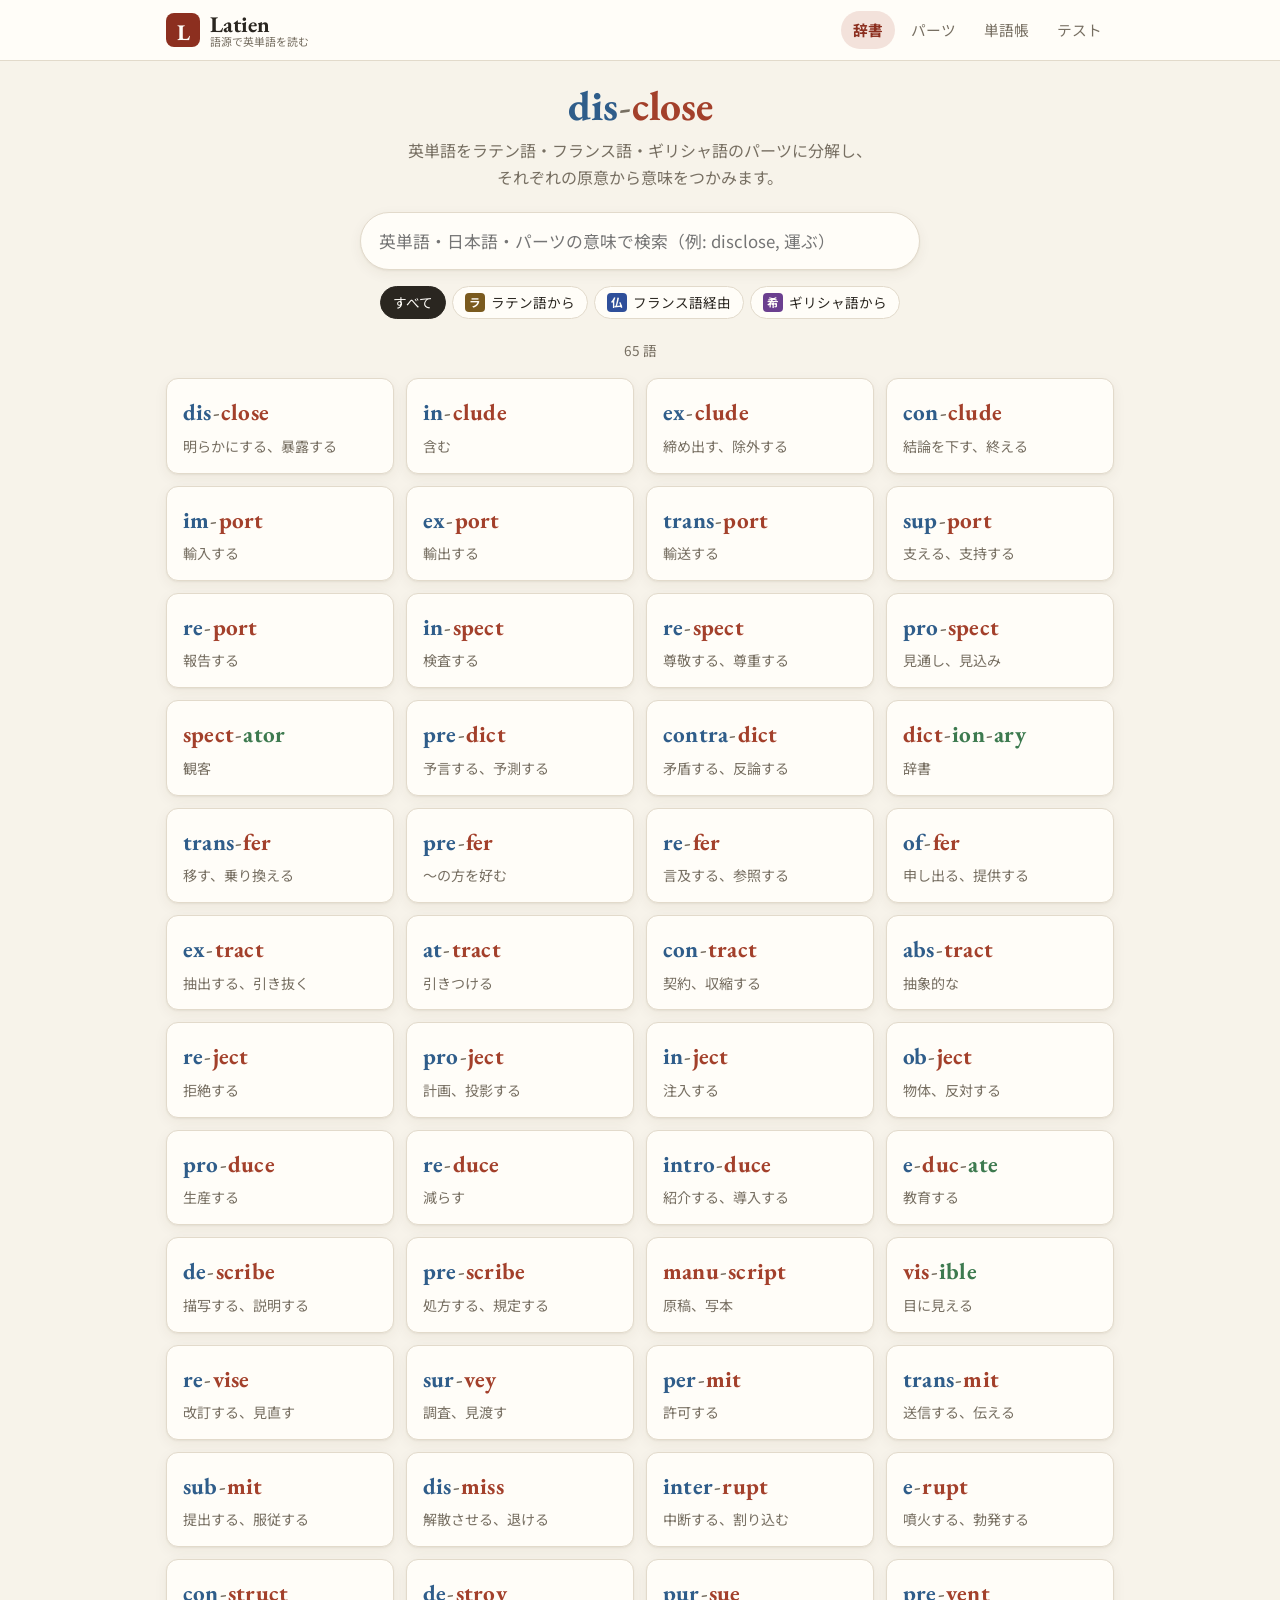
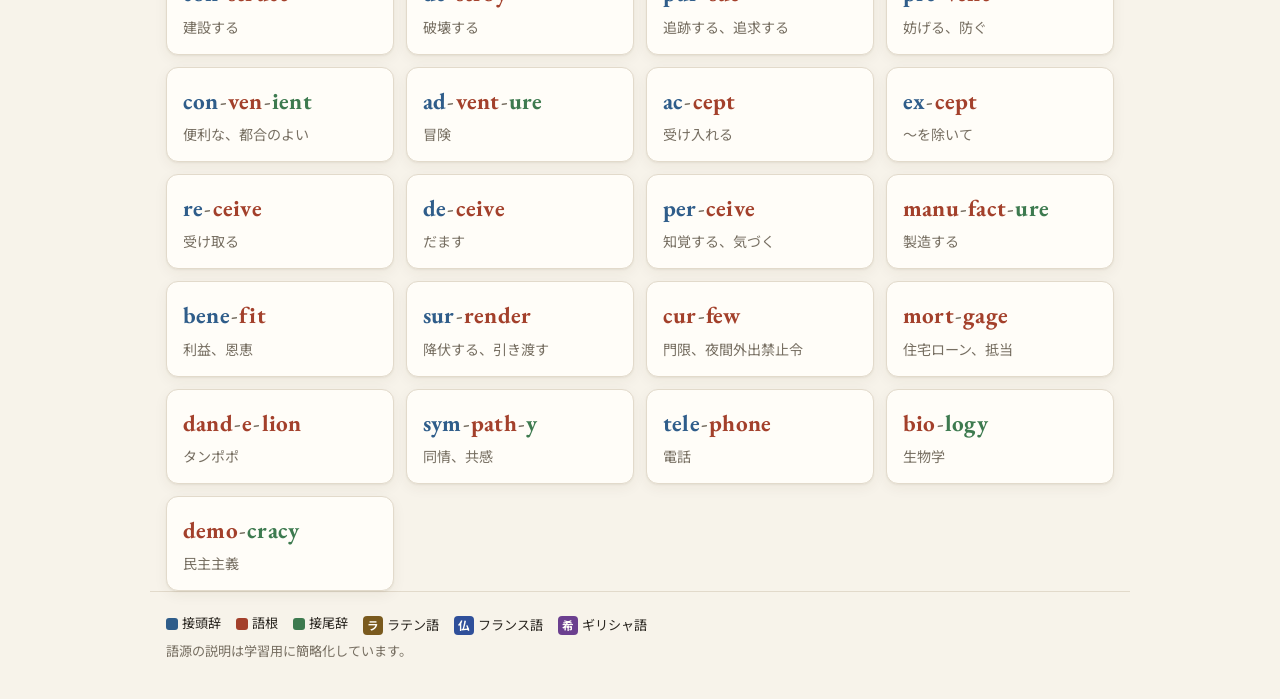
==== index.html @ cf8025cd "語源分解サイトを追加（辞書・パーツ・単語帳・テスト） Co-Authored-By: Claude Opus 5.5 <noreply@anthropic.com> Claude-Session: h" ====
<!doctype html>
<html lang="ja">
<head>
  <meta charset="utf-8">
  <meta name="viewport" content="width=device-width, initial-scale=1">
  <title>Latien 語源分解</title>
  <meta name="description" content="英単語をラテン語・フランス語・ギリシャ語のパーツに分解し、原意から意味を理解する学習サイト">
  <link rel="preconnect" href="https://fonts.googleapis.com">
  <link rel="preconnect" href="https://fonts.gstatic.com" crossorigin>
  <link href="https://fonts.googleapis.com/css2?family=EB+Garamond:ital,wght@0,500;0,700;1,500&family=Noto+Sans+JP:wght@400;500;700&display=swap" rel="stylesheet">
  <link rel="stylesheet" href="css/style.css">
</head>
<body>
  <header class="site-header">
    <div class="wrap header-inner">
      <a class="brand" href="#/">
        <span class="brand-mark">L</span>
        <span class="brand-text">Latien<small>語源で英単語を読む</small></span>
      </a>
      <nav class="nav" aria-label="メイン">
        <a href="#/" data-nav="home">辞書</a>
        <a href="#/parts" data-nav="parts">パーツ</a>
        <a href="#/cards" data-nav="cards">単語帳</a>
        <a href="#/test" data-nav="test">テスト</a>
      </nav>
    </div>
  </header>

  <main id="app" class="wrap" tabindex="-1"></main>

  <footer class="site-footer wrap">
    <p>
      <span class="legend"><i class="sw prefix"></i>接頭辞</span>
      <span class="legend"><i class="sw root"></i>語根</span>
      <span class="legend"><i class="sw suffix"></i>接尾辞</span>
      <span class="legend"><b class="lang la">ラ</b>ラテン語</span>
      <span class="legend"><b class="lang fr">仏</b>フランス語</span>
      <span class="legend"><b class="lang gr">希</b>ギリシャ語</span>
    </p>
    <p class="muted">語源の説明は学習用に簡略化しています。</p>
  </footer>

  <script src="js/data.js"></script>
  <script src="js/app.js"></script>
</body>
</html>
---- css/style.css ----
:root {
  --bg: #f7f3ea;
  --surface: #fffdf8;
  --surface-2: #f0ebdf;
  --text: #2a2620;
  --muted: #776f62;
  --border: #e2dacb;
  --accent: #8c2f1f;
  --accent-soft: #f3e2db;
  --prefix: #2f5d8a;
  --prefix-soft: #e1eaf4;
  --root: #a3402b;
  --root-soft: #f6e3dc;
  --suffix: #3d7a4f;
  --suffix-soft: #e0efe4;
  --la: #7a5a1e;
  --fr: #2f4f9a;
  --gr: #6b3f8f;
  --ok: #2e7d4f;
  --ng: #b3392b;
  --shadow: 0 1px 2px rgba(60, 45, 20, .06), 0 4px 14px rgba(60, 45, 20, .06);
  --radius: 12px;
  --serif: "EB Garamond", "Times New Roman", serif;
  --sans: "Noto Sans JP", system-ui, -apple-system, sans-serif;
}

@media (prefers-color-scheme: dark) {
  :root:not([data-theme="light"]) {
    --bg: #1b1916;
    --surface: #24211d;
    --surface-2: #2d2924;
    --text: #ede6da;
    --muted: #a59c8c;
    --border: #3a352e;
    --accent: #e08a6f;
    --accent-soft: #3d2a23;
    --prefix: #8db6e0;
    --prefix-soft: #22303e;
    --root: #ec9a83;
    --root-soft: #3d2721;
    --suffix: #8fcb9f;
    --suffix-soft: #213428;
    --la: #d9b56a;
    --fr: #9db3ec;
    --gr: #c9a2e6;
    --ok: #7fcf9c;
    --ng: #f08b7e;
    --shadow: 0 1px 2px rgba(0, 0, 0, .3);
  }
}
:root[data-theme="dark"] {
  --bg: #1b1916; --surface: #24211d; --surface-2: #2d2924; --text: #ede6da; --muted: #a59c8c;
  --border: #3a352e; --accent: #e08a6f; --accent-soft: #3d2a23;
  --prefix: #8db6e0; --prefix-soft: #22303e; --root: #ec9a83; --root-soft: #3d2721;
  --suffix: #8fcb9f; --suffix-soft: #213428; --la: #d9b56a; --fr: #9db3ec; --gr: #c9a2e6;
  --ok: #7fcf9c; --ng: #f08b7e; --shadow: 0 1px 2px rgba(0, 0, 0, .3);
}

* { box-sizing: border-box; }
html { -webkit-text-size-adjust: 100%; }
body {
  margin: 0;
  background: var(--bg);
  color: var(--text);
  font-family: var(--sans);
  line-height: 1.7;
  overflow-x: hidden;
}
a { color: inherit; }
button { font: inherit; color: inherit; }
.wrap { width: 100%; max-width: 980px; margin: 0 auto; padding: 0 16px; }
main { min-height: 60vh; padding-top: 24px; padding-bottom: 48px; outline: none; }
.muted { color: var(--muted); }
h1, h2, h3 { line-height: 1.35; }
h2 { font-size: 1.2rem; margin: 32px 0 12px; }

/* ---- Header ---- */
.site-header {
  background: var(--surface);
  border-bottom: 1px solid var(--border);
  position: sticky; top: 0; z-index: 10;
}
.header-inner { display: flex; align-items: center; justify-content: space-between; gap: 12px; min-height: 60px; flex-wrap: wrap; }
.brand { display: flex; align-items: center; gap: 10px; text-decoration: none; }
.brand-mark {
  width: 34px; height: 34px; border-radius: 8px;
  display: grid; place-items: center;
  background: var(--accent); color: var(--surface);
  font-family: var(--serif); font-size: 1.4rem; font-weight: 700;
}
.brand-text { font-family: var(--serif); font-size: 1.4rem; font-weight: 700; line-height: 1.1; }
.brand-text small { display: block; font-family: var(--sans); font-size: .68rem; color: var(--muted); font-weight: 400; }
.nav { display: flex; gap: 4px; }
.nav a {
  text-decoration: none; padding: 6px 12px; border-radius: 999px; font-size: .92rem; color: var(--muted);
}
.nav a:hover { color: var(--text); background: var(--surface-2); }
.nav a.active { background: var(--accent-soft); color: var(--accent); font-weight: 700; }

/* ---- Footer ---- */
.site-footer { border-top: 1px solid var(--border); padding-top: 16px; padding-bottom: 32px; font-size: .82rem; }
.site-footer p { margin: 4px 0; }
.legend { display: inline-flex; align-items: center; gap: 4px; margin-right: 12px; white-space: nowrap; }
.sw { width: 12px; height: 12px; border-radius: 3px; display: inline-block; }
.sw.prefix { background: var(--prefix); }
.sw.root { background: var(--root); }
.sw.suffix { background: var(--suffix); }

/* ---- Lang badge ---- */
.lang {
  display: inline-grid; place-items: center;
  min-width: 1.6em; height: 1.6em; padding: 0 4px; border-radius: 4px;
  font-size: .72rem; font-weight: 700; color: var(--surface); line-height: 1;
}
.lang.la { background: var(--la); }
.lang.fr { background: var(--fr); }
.lang.gr { background: var(--gr); }

/* ---- Hero / search ---- */
.hero { text-align: center; padding: 16px 0 8px; }
.hero h1 { font-family: var(--serif); font-size: clamp(1.8rem, 5vw, 2.6rem); margin: 0 0 4px; font-weight: 500; }
.hero h1 .seg { font-weight: 700; }
.hero p { margin: 0 auto 20px; color: var(--muted); max-width: 560px; }
.search {
  display: flex; align-items: center; gap: 8px; max-width: 560px; margin: 0 auto;
  background: var(--surface); border: 1px solid var(--border); border-radius: 999px;
  padding: 4px 6px 4px 18px; box-shadow: var(--shadow);
}
.search:focus-within { border-color: var(--accent); }
.search input {
  flex: 1; min-width: 0; border: 0; background: transparent; color: var(--text);
  font: inherit; font-size: 1.05rem; padding: 10px 0; outline: none;
}
.chips { display: flex; flex-wrap: wrap; gap: 6px; justify-content: center; margin: 16px 0 8px; }
.chip {
  border: 1px solid var(--border); background: var(--surface); border-radius: 999px;
  padding: 4px 12px; font-size: .85rem; cursor: pointer; display: inline-flex; align-items: center; gap: 6px;
}
.chip:hover { border-color: var(--muted); }
.chip.on { background: var(--text); color: var(--surface); border-color: var(--text); }
.count { color: var(--muted); font-size: .85rem; text-align: center; margin: 4px 0 16px; }

/* ---- Word grid ---- */
.grid { display: grid; grid-template-columns: repeat(auto-fill, minmax(210px, 1fr)); gap: 12px; }
.card {
  background: var(--surface); border: 1px solid var(--border); border-radius: var(--radius);
  padding: 14px 16px; text-decoration: none; display: block; box-shadow: var(--shadow);
  transition: transform .12s ease, border-color .12s ease;
}
a.card:hover { transform: translateY(-2px); border-color: var(--accent); }
.card .ja { font-size: .88rem; color: var(--muted); margin-top: 2px; }
.card .top { display: flex; justify-content: space-between; align-items: center; gap: 8px; }

/* hyphenated word */
.seg-word { font-family: var(--serif); font-size: 1.45rem; font-weight: 700; letter-spacing: .01em; word-break: break-word; }
.seg.prefix { color: var(--prefix); }
.seg.root { color: var(--root); }
.seg.suffix { color: var(--suffix); }
.hy { color: var(--muted); font-weight: 500; margin: 0 1px; }

/* ---- Detail ---- */
.back { display: inline-block; margin-bottom: 12px; color: var(--muted); text-decoration: none; font-size: .9rem; }
.back:hover { color: var(--text); }
.detail-head { display: flex; align-items: flex-start; justify-content: space-between; gap: 12px; flex-wrap: wrap; }
.detail-head h1 { font-family: var(--serif); font-size: clamp(2.2rem, 8vw, 3.4rem); margin: 0; line-height: 1.1; }
.detail-head h1 .seg-word { font-size: inherit; }
.detail-head .ja { font-size: 1.15rem; margin-top: 6px; }
.pos { font-size: .75rem; border: 1px solid var(--border); border-radius: 4px; padding: 1px 6px; margin-right: 6px; color: var(--muted); vertical-align: middle; }
.star {
  border: 1px solid var(--border); background: var(--surface); border-radius: 999px;
  padding: 6px 14px; cursor: pointer; font-size: .9rem; white-space: nowrap;
}
.star.on { background: var(--accent-soft); color: var(--accent); border-color: var(--accent); }
.star-mini { color: var(--accent); font-size: .9rem; }

.breakdown { display: flex; flex-wrap: wrap; align-items: stretch; gap: 8px; margin: 24px 0; }
.plus { display: grid; place-items: center; color: var(--muted); font-size: 1.4rem; padding: 0 2px; }
.block {
  flex: 1 1 140px; min-width: 0; border-radius: var(--radius); padding: 14px; text-decoration: none;
  border: 2px solid transparent; display: flex; flex-direction: column; gap: 4px;
}
.block:hover { border-color: currentColor; }
.block.prefix { background: var(--prefix-soft); color: var(--prefix); }
.block.root { background: var(--root-soft); color: var(--root); }
.block.suffix { background: var(--suffix-soft); color: var(--suffix); }
.block .b-part { font-family: var(--serif); font-size: 2rem; font-weight: 700; line-height: 1.1; }
.block .b-type { font-size: .72rem; font-weight: 700; letter-spacing: .05em; }
.block .b-origin { color: var(--text); font-family: var(--serif); font-style: italic; font-size: 1.05rem; }
.block .b-meaning { color: var(--text); font-weight: 700; font-size: 1.05rem; }

.panel {
  background: var(--surface); border: 1px solid var(--border); border-radius: var(--radius);
  padding: 16px 18px; box-shadow: var(--shadow); margin-bottom: 12px;
}
.panel h3 { margin: 0 0 6px; font-size: .85rem; color: var(--muted); font-weight: 700; letter-spacing: .05em; }
.panel p { margin: 0; }
.logic { font-size: 1.08rem; }
.route { font-family: var(--serif); font-size: 1.08rem; }

.related h3 { font-size: 1rem; margin: 20px 0 8px; display: flex; align-items: center; gap: 8px; flex-wrap: wrap; }
.word-links { display: flex; flex-wrap: wrap; gap: 6px; }
.word-link {
  text-decoration: none; background: var(--surface); border: 1px solid var(--border); border-radius: 8px;
  padding: 4px 10px; font-family: var(--serif); font-size: 1.1rem;
}
.word-link:hover { border-color: var(--accent); }

.guess-note { background: var(--accent-soft); color: var(--accent); border-radius: 8px; padding: 8px 12px; font-size: .9rem; }

/* ---- Parts ---- */
.parts-grid { display: grid; grid-template-columns: repeat(auto-fill, minmax(200px, 1fr)); gap: 10px; }
.part-card { border-left: 4px solid var(--border); }
.part-card.prefix { border-left-color: var(--prefix); }
.part-card.root { border-left-color: var(--root); }
.part-card.suffix { border-left-color: var(--suffix); }
.part-card .forms { font-family: var(--serif); font-size: 1.3rem; font-weight: 700; }
.part-card .origin { font-family: var(--serif); font-style: italic; color: var(--muted); }
.part-card .meaning { font-weight: 700; }
.part-card .n { font-size: .8rem; color: var(--muted); }

/* ---- Buttons ---- */
.btn {
  border: 1px solid var(--border); background: var(--surface); border-radius: 10px;
  padding: 10px 18px; cursor: pointer; font-weight: 500;
}
.btn:hover { border-color: var(--muted); }
.btn.primary { background: var(--accent); color: var(--surface); border-color: var(--accent); }
.btn.primary:hover { filter: brightness(1.08); }
.btn.ok { color: var(--ok); border-color: var(--ok); }
.btn.ng { color: var(--ng); border-color: var(--ng); }
.btn:disabled { opacity: .5; cursor: default; }
.btn-row { display: flex; gap: 8px; flex-wrap: wrap; justify-content: center; margin-top: 16px; }

/* ---- Settings ---- */
.page-title { font-size: 1.5rem; margin: 0 0 4px; }
.lead { color: var(--muted); margin: 0 0 20px; }
.settings { display: grid; gap: 14px; }
.setting label.t { display: block; font-size: .85rem; color: var(--muted); font-weight: 700; margin-bottom: 6px; }
.setting .chips { justify-content: flex-start; margin: 0; }
.stats { display: grid; grid-template-columns: repeat(auto-fit, minmax(120px, 1fr)); gap: 10px; margin-bottom: 20px; }
.stat { background: var(--surface); border: 1px solid var(--border); border-radius: var(--radius); padding: 12px 14px; }
.stat b { display: block; font-size: 1.6rem; font-family: var(--serif); line-height: 1.2; }
.stat span { font-size: .8rem; color: var(--muted); }

/* ---- Flashcards ---- */
.progress { height: 6px; background: var(--surface-2); border-radius: 999px; overflow: hidden; margin: 8px 0 16px; }
.progress i { display: block; height: 100%; background: var(--accent); transition: width .2s ease; }
.flash {
  background: var(--surface); border: 1px solid var(--border); border-radius: 16px; box-shadow: var(--shadow);
  min-height: 280px; padding: 28px 20px; text-align: center; cursor: pointer;
  display: flex; flex-direction: column; justify-content: center; align-items: center; gap: 10px;
  user-select: none;
}
.flash .seg-word { font-size: clamp(2rem, 9vw, 3rem); }
.flash .hint { font-size: .95rem; color: var(--muted); }
.flash .answer { font-size: 1.3rem; font-weight: 700; }
.flash .logic { color: var(--muted); font-size: .95rem; max-width: 560px; }
.flash .tap { font-size: .8rem; color: var(--muted); }
.mini-parts { display: flex; flex-wrap: wrap; gap: 6px; justify-content: center; }
.mini-part { border-radius: 6px; padding: 2px 8px; font-size: .85rem; }
.mini-part.prefix { background: var(--prefix-soft); color: var(--prefix); }
.mini-part.root { background: var(--root-soft); color: var(--root); }
.mini-part.suffix { background: var(--suffix-soft); color: var(--suffix); }
.mini-part b { font-family: var(--serif); font-size: 1rem; margin-right: 4px; }
.kbd { font-size: .78rem; color: var(--muted); text-align: center; margin-top: 10px; }

/* ---- Test ---- */
.q-meta { display: flex; justify-content: space-between; color: var(--muted); font-size: .85rem; }
.question { background: var(--surface); border: 1px solid var(--border); border-radius: 16px; padding: 22px 20px; box-shadow: var(--shadow); text-align: center; }
.question .prompt { font-size: .9rem; color: var(--muted); margin-bottom: 8px; }
.question .seg-word { font-size: clamp(1.8rem, 8vw, 2.6rem); }
.question .formula { font-size: 1.25rem; font-weight: 700; }
.choices { display: grid; grid-template-columns: repeat(auto-fit, minmax(200px, 1fr)); gap: 8px; margin-top: 14px; }
.choice {
  text-align: left; background: var(--surface); border: 1px solid var(--border); border-radius: 10px;
  padding: 12px 14px; cursor: pointer; font-size: 1rem;
}
.choice:hover:not(:disabled) { border-color: var(--accent); }
.choice.en { font-family: var(--serif); font-size: 1.2rem; }
.choice.correct { border-color: var(--ok); background: color-mix(in srgb, var(--ok) 14%, var(--surface)); }
.choice.wrong { border-color: var(--ng); background: color-mix(in srgb, var(--ng) 14%, var(--surface)); }
.choice:disabled { cursor: default; }
.feedback { margin-top: 14px; padding: 12px 14px; border-radius: 10px; background: var(--surface-2); }
.feedback .res { font-weight: 700; }
.feedback .res.ok { color: var(--ok); }
.feedback .res.ng { color: var(--ng); }
.score { text-align: center; padding: 20px 0; }
.score b { font-family: var(--serif); font-size: 3.4rem; display: block; line-height: 1; }
.review-list { list-style: none; padding: 0; margin: 0; display: grid; gap: 8px; }
.review-list li { background: var(--surface); border: 1px solid var(--border); border-radius: 10px; padding: 10px 14px; }
.review-list .mark { font-weight: 700; margin-right: 6px; }
.review-list .mark.ok { color: var(--ok); }
.review-list .mark.ng { color: var(--ng); }

.empty { text-align: center; color: var(--muted); padding: 40px 0; }

@media (max-width: 560px) {
  .header-inner { padding: 8px 0; }
  .nav { width: 100%; justify-content: space-between; }
  .nav a { flex: 1; text-align: center; padding: 6px 4px; }
  .plus { width: 100%; height: 12px; font-size: 1rem; }
  .breakdown { flex-direction: column; }
  .block { flex: none; }
}
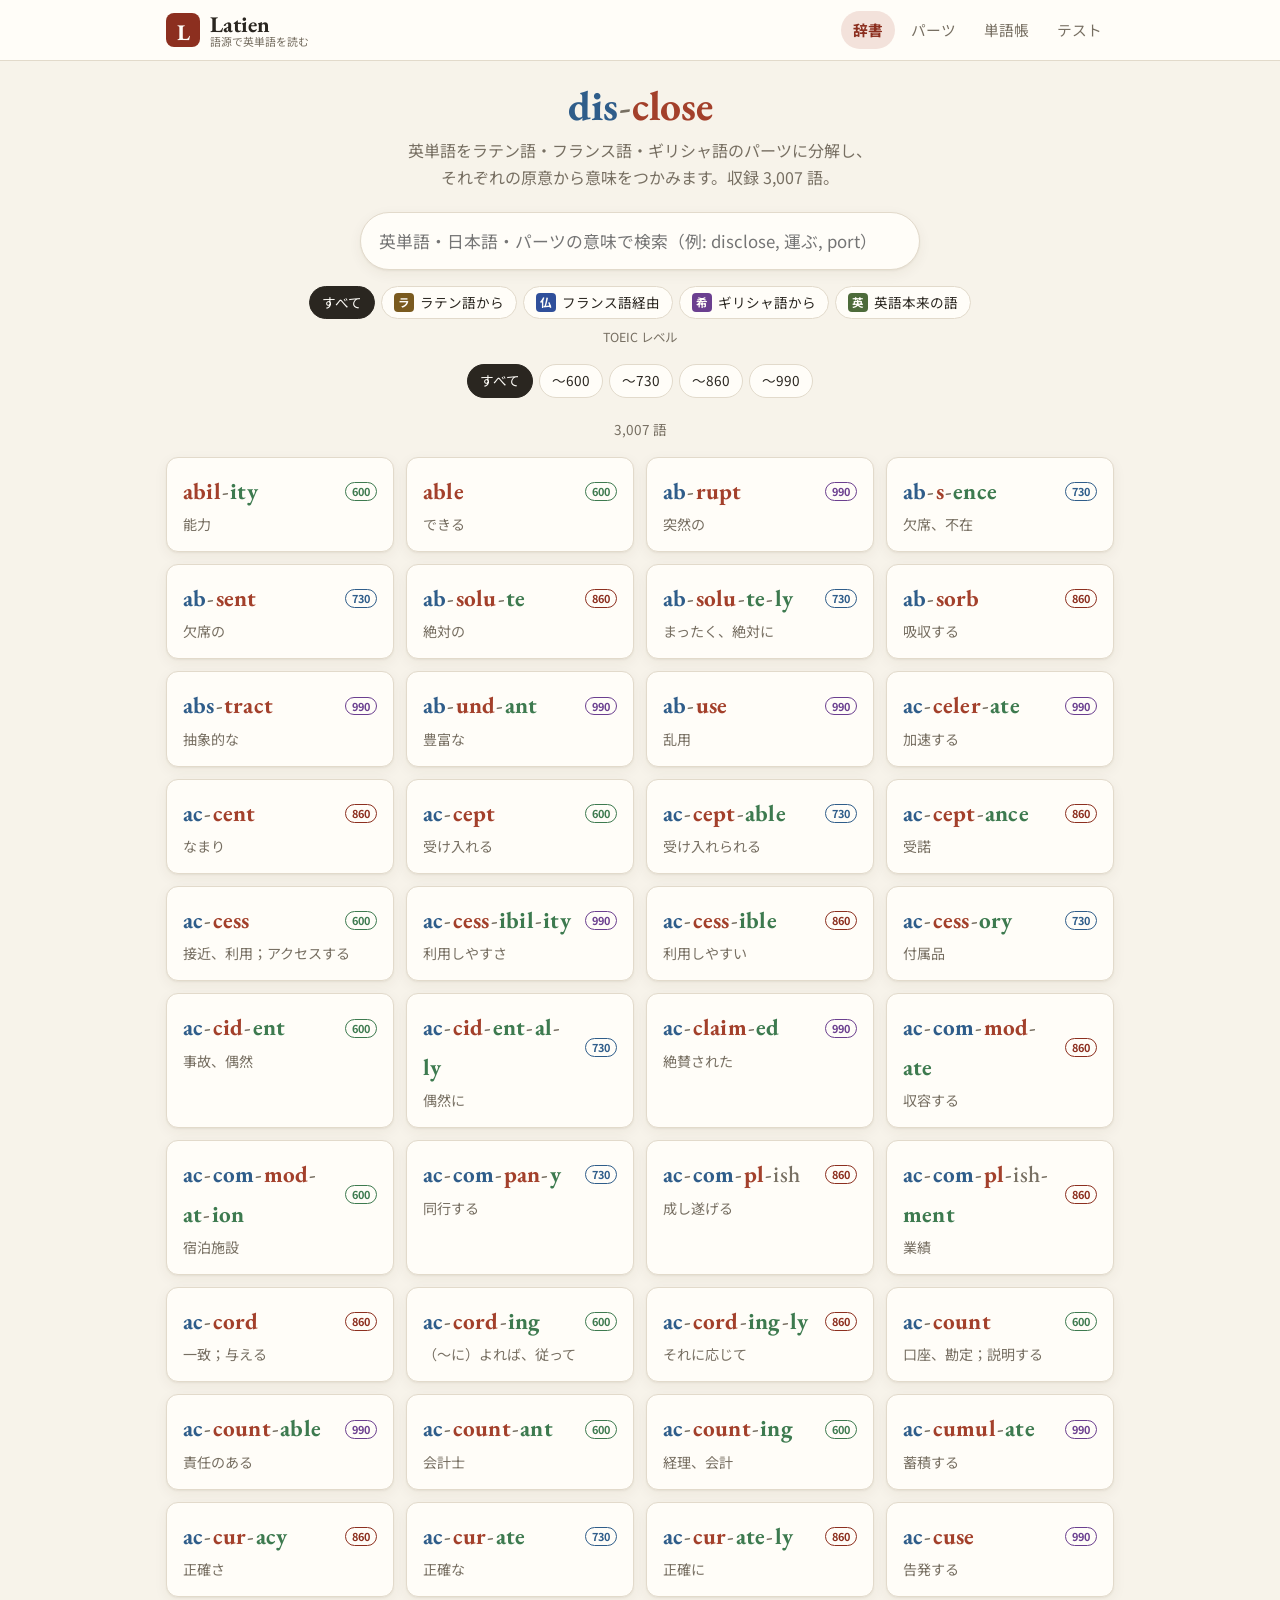
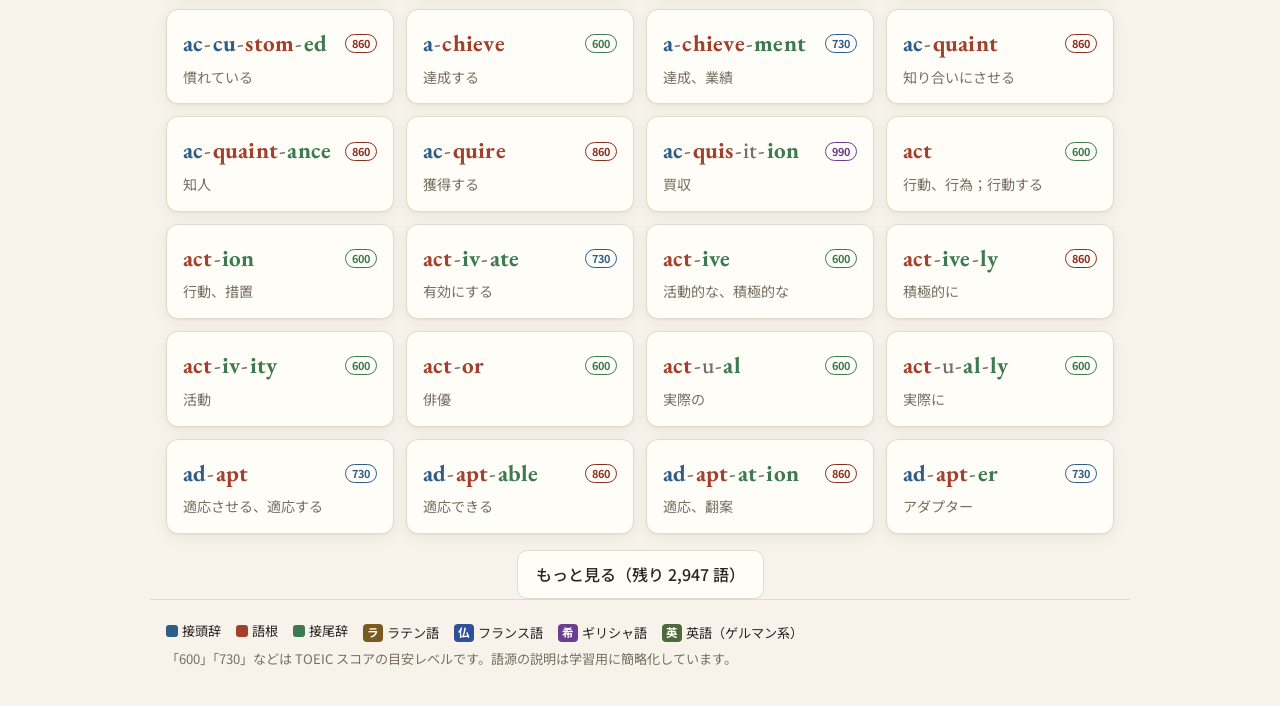
==== commit bc94641a: "収録語を約3,000語に拡張し、TOEICレベルの絞り込みを追加 - データを js/data/ 配下の1行1語形式に分割（パーツ746種） - 英語本来の語（複合語・接辞）も収録 - 辞書・単語帳・" ====
--- a/index.html
+++ b/index.html
@@ -36,11 +36,29 @@
       <span class="legend"><b class="lang la">ラ</b>ラテン語</span>
       <span class="legend"><b class="lang fr">仏</b>フランス語</span>
       <span class="legend"><b class="lang gr">希</b>ギリシャ語</span>
+      <span class="legend"><b class="lang en">英</b>英語（ゲルマン系）</span>
     </p>
-    <p class="muted">語源の説明は学習用に簡略化しています。</p>
+    <p class="muted">「600」「730」などは TOEIC スコアの目安レベルです。語源の説明は学習用に簡略化しています。</p>
   </footer>
 
-  <script src="js/data.js"></script>
+  <script src="js/data/core.js"></script>
+  <script src="js/data/morphemes.js"></script>
+  <script src="js/data/words-01.js"></script>
+  <script src="js/data/words-02.js"></script>
+  <script src="js/data/words-03.js"></script>
+  <script src="js/data/words-04.js"></script>
+  <script src="js/data/words-05.js"></script>
+  <script src="js/data/words-06.js"></script>
+  <script src="js/data/words-07.js"></script>
+  <script src="js/data/words-08.js"></script>
+  <script src="js/data/words-09.js"></script>
+  <script src="js/data/words-10.js"></script>
+  <script src="js/data/words-11.js"></script>
+  <script src="js/data/words-12.js"></script>
+  <script src="js/data/words-13.js"></script>
+  <script src="js/data/words-14.js"></script>
+  <script src="js/data/words-15.js"></script>
+  <script src="js/data/words-16.js"></script>
   <script src="js/app.js"></script>
 </body>
 </html>
--- a/css/style.css
+++ b/css/style.css
@@ -16,6 +16,7 @@
   --la: #7a5a1e;
   --fr: #2f4f9a;
   --gr: #6b3f8f;
+  --en: #4d6b3a;
   --ok: #2e7d4f;
   --ng: #b3392b;
   --shadow: 0 1px 2px rgba(60, 45, 20, .06), 0 4px 14px rgba(60, 45, 20, .06);
@@ -43,6 +44,7 @@
     --la: #d9b56a;
     --fr: #9db3ec;
     --gr: #c9a2e6;
+    --en: #a9c98f;
     --ok: #7fcf9c;
     --ng: #f08b7e;
     --shadow: 0 1px 2px rgba(0, 0, 0, .3);
@@ -52,7 +54,7 @@
   --bg: #1b1916; --surface: #24211d; --surface-2: #2d2924; --text: #ede6da; --muted: #a59c8c;
   --border: #3a352e; --accent: #e08a6f; --accent-soft: #3d2a23;
   --prefix: #8db6e0; --prefix-soft: #22303e; --root: #ec9a83; --root-soft: #3d2721;
-  --suffix: #8fcb9f; --suffix-soft: #213428; --la: #d9b56a; --fr: #9db3ec; --gr: #c9a2e6;
+  --suffix: #8fcb9f; --suffix-soft: #213428; --la: #d9b56a; --fr: #9db3ec; --gr: #c9a2e6; --en: #a9c98f;
   --ok: #7fcf9c; --ng: #f08b7e; --shadow: 0 1px 2px rgba(0, 0, 0, .3);
 }
 
@@ -115,6 +117,17 @@
 .lang.la { background: var(--la); }
 .lang.fr { background: var(--fr); }
 .lang.gr { background: var(--gr); }
+.lang.en { background: var(--en); }
+.lv {
+  display: inline-block; font-size: .68rem; font-weight: 700; line-height: 1; padding: 3px 6px;
+  border-radius: 999px; border: 1px solid var(--border); color: var(--muted); vertical-align: middle; white-space: nowrap;
+}
+.lv1 { color: var(--suffix); border-color: var(--suffix); }
+.lv2 { color: var(--prefix); border-color: var(--prefix); }
+.lv3 { color: var(--accent); border-color: var(--accent); }
+.lv4 { color: var(--gr); border-color: var(--gr); }
+.marks { display: inline-flex; align-items: center; gap: 6px; flex: none; }
+.chips-label { font-size: .78rem; color: var(--muted); margin-top: 4px; }
 
 /* ---- Hero / search ---- */
 .hero { text-align: center; padding: 16px 0 8px; }
@@ -156,6 +169,7 @@
 .seg.prefix { color: var(--prefix); }
 .seg.root { color: var(--root); }
 .seg.suffix { color: var(--suffix); }
+.seg.conn { color: var(--muted); font-weight: 500; }
 .hy { color: var(--muted); font-weight: 500; margin: 0 1px; }
 
 /* ---- Detail ---- */
@@ -195,6 +209,10 @@
 .panel h3 { margin: 0 0 6px; font-size: .85rem; color: var(--muted); font-weight: 700; letter-spacing: .05em; }
 .panel p { margin: 0; }
 .logic { font-size: 1.08rem; }
+.formula-line { font-size: 1rem; color: var(--muted); margin-bottom: 4px !important; }
+.conn-note { font-size: .82rem; color: var(--muted); margin: -12px 0 16px; }
+.block.unknown { background: var(--surface-2); color: var(--muted); }
+.word-link.more { font-family: var(--sans); font-size: .85rem; color: var(--muted); align-self: center; }
 .route { font-family: var(--serif); font-size: 1.08rem; }
 
 .related h3 { font-size: 1rem; margin: 20px 0 8px; display: flex; align-items: center; gap: 8px; flex-wrap: wrap; }
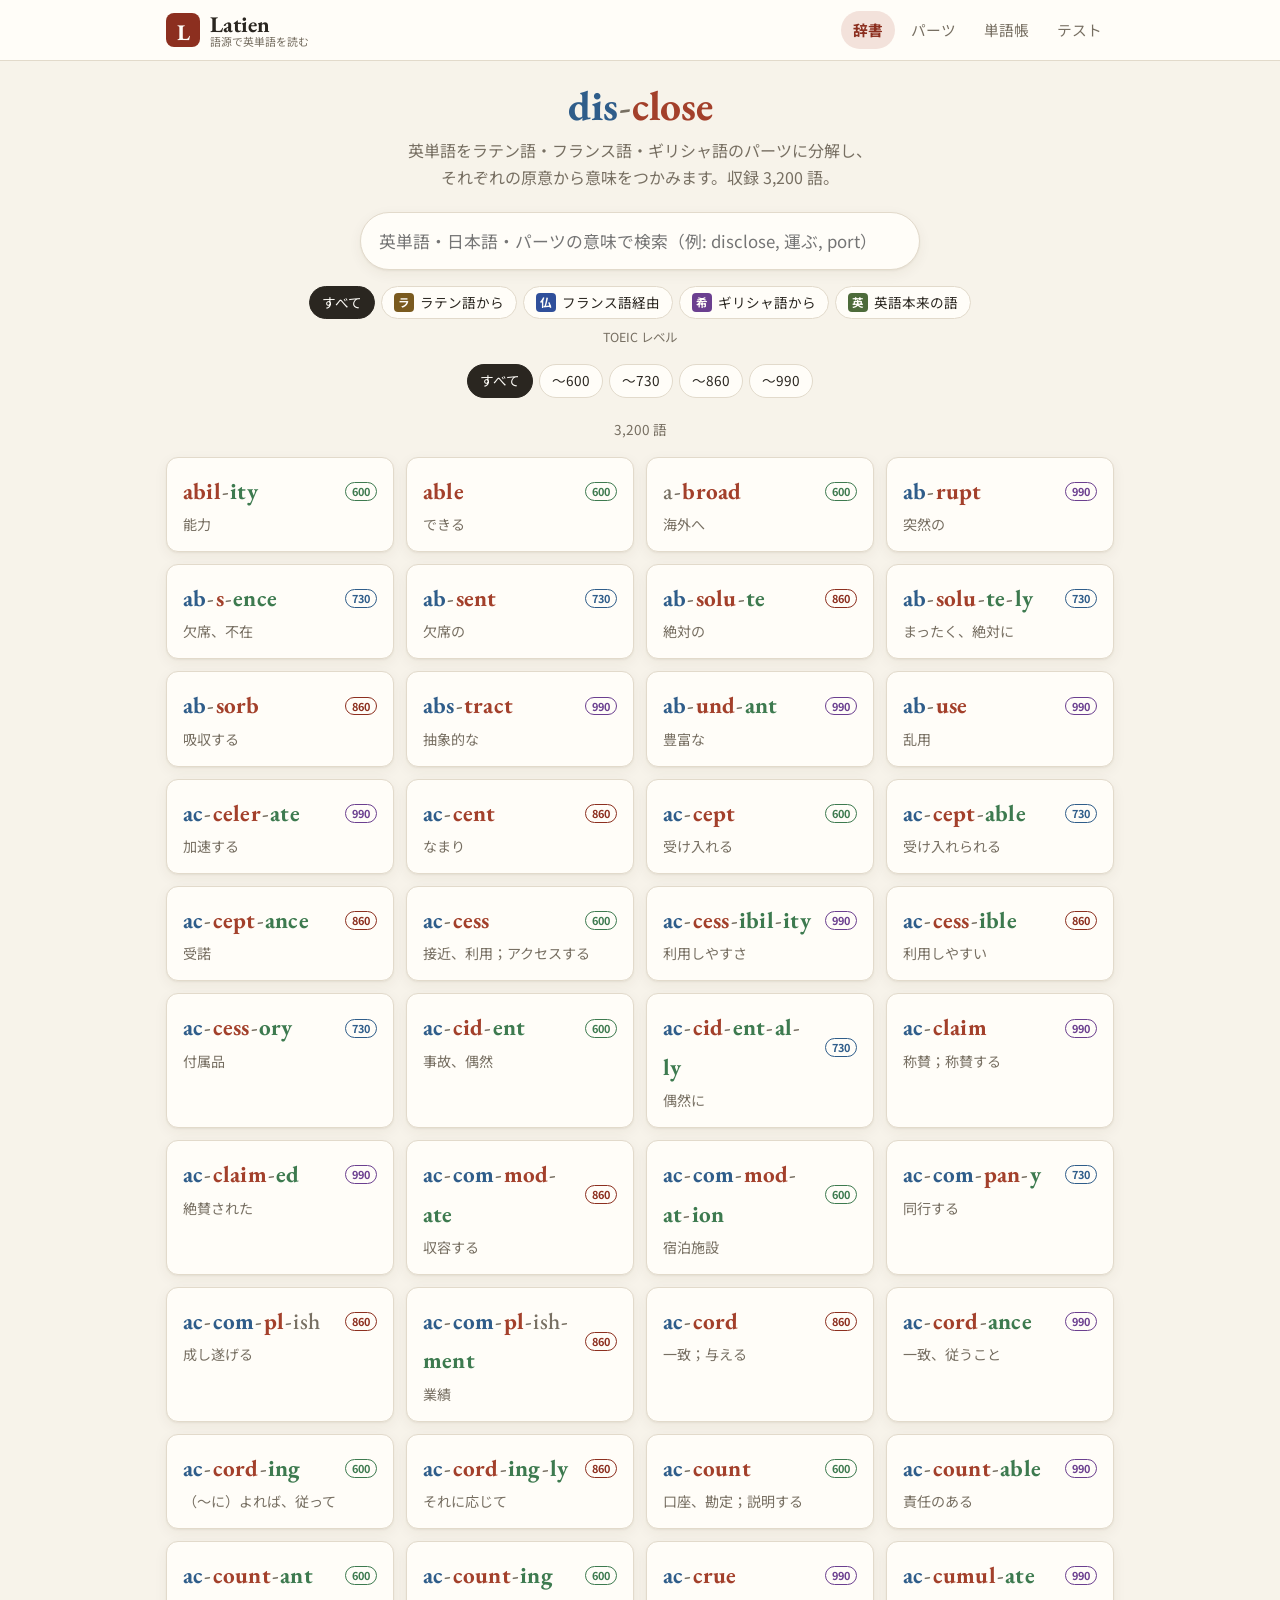
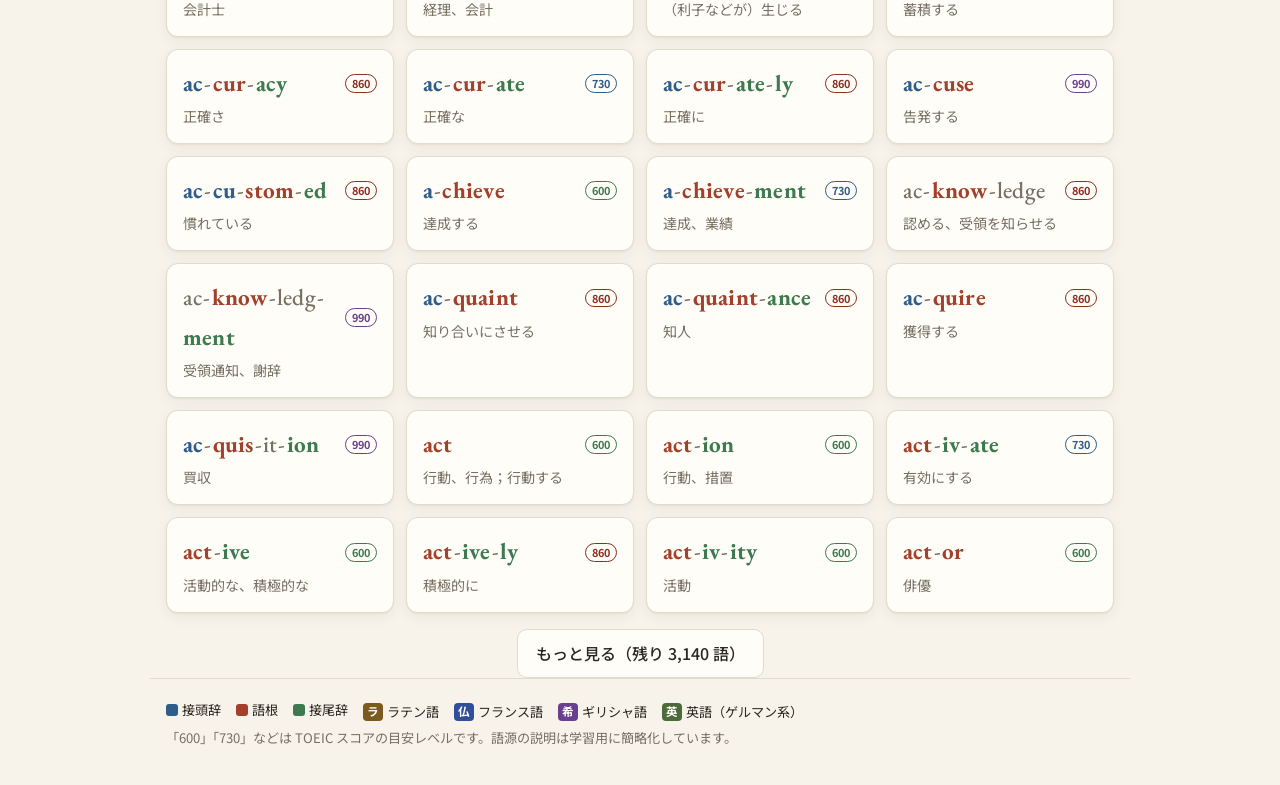
==== commit e8ec36ed: "TOEIC頻出語を193語追加（計3,200語） - equipment, standard, stock, wage, luggage, fare など未収録だった頻出語と派生語 - 全語に例文と和" ====
--- a/index.html
+++ b/index.html
@@ -26,9 +26,11 @@
     </div>
   </header>
 
+  <div class="wrap"><div class="ad-slot" data-ad="top"></div></div>
   <main id="app" class="wrap" tabindex="-1"></main>
 
   <footer class="site-footer wrap">
+    <div class="ad-slot" data-ad="footer"></div>
     <p>
       <span class="legend"><i class="sw prefix"></i>接頭辞</span>
       <span class="legend"><i class="sw root"></i>語根</span>
@@ -59,6 +61,25 @@
   <script src="js/data/words-14.js"></script>
   <script src="js/data/words-15.js"></script>
   <script src="js/data/words-16.js"></script>
+  <script src="js/data/words-17.js"></script>
+  <script src="js/data/examples-01.js"></script>
+  <script src="js/data/examples-02.js"></script>
+  <script src="js/data/examples-03.js"></script>
+  <script src="js/data/examples-04.js"></script>
+  <script src="js/data/examples-05.js"></script>
+  <script src="js/data/examples-06.js"></script>
+  <script src="js/data/examples-07.js"></script>
+  <script src="js/data/examples-08.js"></script>
+  <script src="js/data/examples-09.js"></script>
+  <script src="js/data/examples-10.js"></script>
+  <script src="js/data/examples-11.js"></script>
+  <script src="js/data/examples-12.js"></script>
+  <script src="js/data/examples-13.js"></script>
+  <script src="js/data/examples-14.js"></script>
+  <script src="js/data/examples-15.js"></script>
+  <script src="js/data/examples-16.js"></script>
+  <script src="js/data/examples-17.js"></script>
+  <script src="js/ads.js"></script>
   <script src="js/app.js"></script>
 </body>
 </html>
--- a/css/style.css
+++ b/css/style.css
@@ -209,6 +209,11 @@
 .panel h3 { margin: 0 0 6px; font-size: .85rem; color: var(--muted); font-weight: 700; letter-spacing: .05em; }
 .panel p { margin: 0; }
 .logic { font-size: 1.08rem; }
+.example .ex-en { font-family: var(--serif); font-size: 1.18rem; line-height: 1.5; margin: 0 0 4px; }
+.example .ex-ja { color: var(--muted); font-size: .92rem; margin: 0; }
+.example mark { background: transparent; color: var(--root); font-weight: 700; }
+.example.compact { margin-top: 8px; text-align: left; max-width: 560px; }
+.example.compact .ex-en { font-size: 1.02rem; }
 .formula-line { font-size: 1rem; color: var(--muted); margin-bottom: 4px !important; }
 .conn-note { font-size: .82rem; color: var(--muted); margin: -12px 0 16px; }
 .block.unknown { background: var(--surface-2); color: var(--muted); }
@@ -310,6 +315,20 @@
 .review-list .mark.ok { color: var(--ok); }
 .review-list .mark.ng { color: var(--ng); }
 
+/* ---- Ads ---- */
+.ad-slot { margin: 16px 0; }
+.ad-slot:empty { display: none; }
+.ad-label { display: block; font-size: .7rem; color: var(--muted); margin-bottom: 4px; letter-spacing: .05em; }
+.ad-body {
+  display: block; text-decoration: none; background: var(--surface); border: 1px dashed var(--border);
+  border-radius: var(--radius); padding: 12px 14px; overflow: hidden;
+}
+a.ad-body:hover { border-color: var(--accent); }
+.ad-body img { display: block; max-width: 100%; height: auto; margin: 0 auto; border-radius: 6px; }
+.ad-title { display: block; }
+.ad-text { display: block; color: var(--muted); font-size: .9rem; }
+.ad-slot iframe { max-width: 100%; }
+
 .empty { text-align: center; color: var(--muted); padding: 40px 0; }
 
 @media (max-width: 560px) {
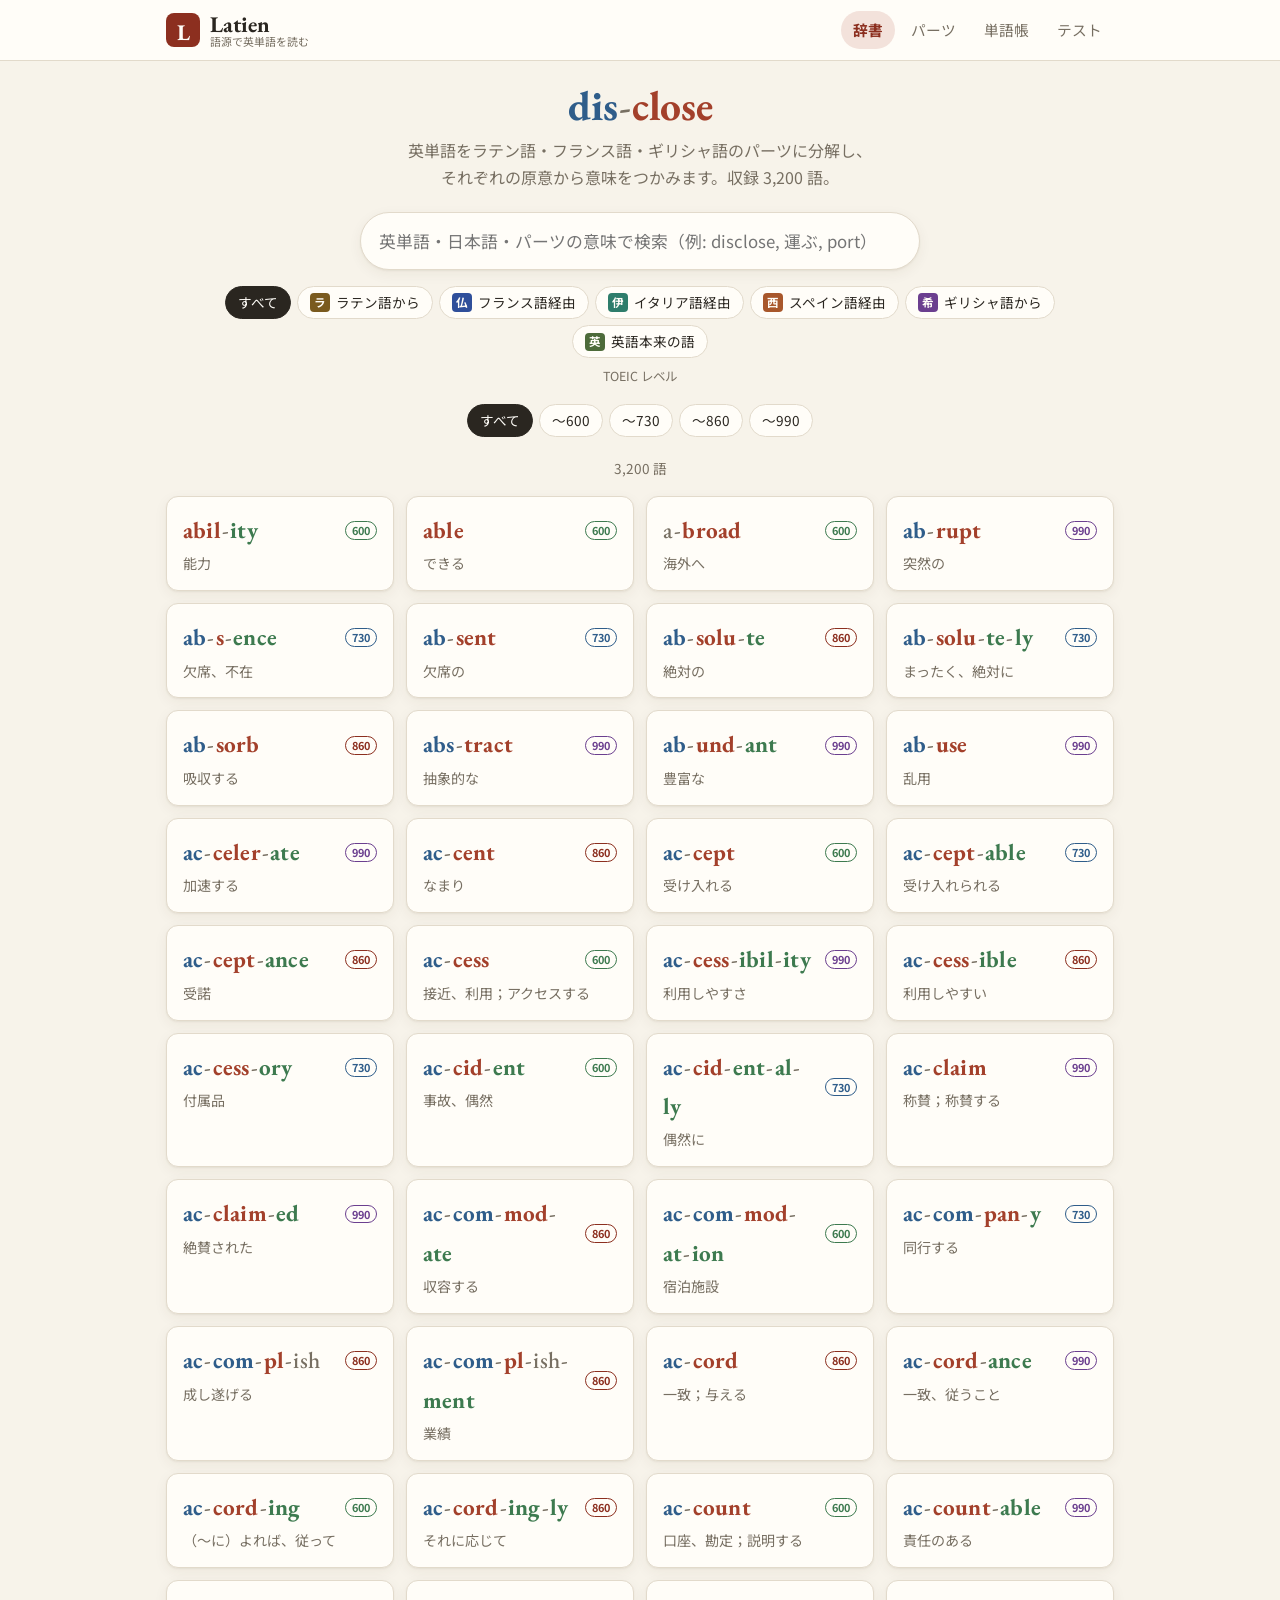
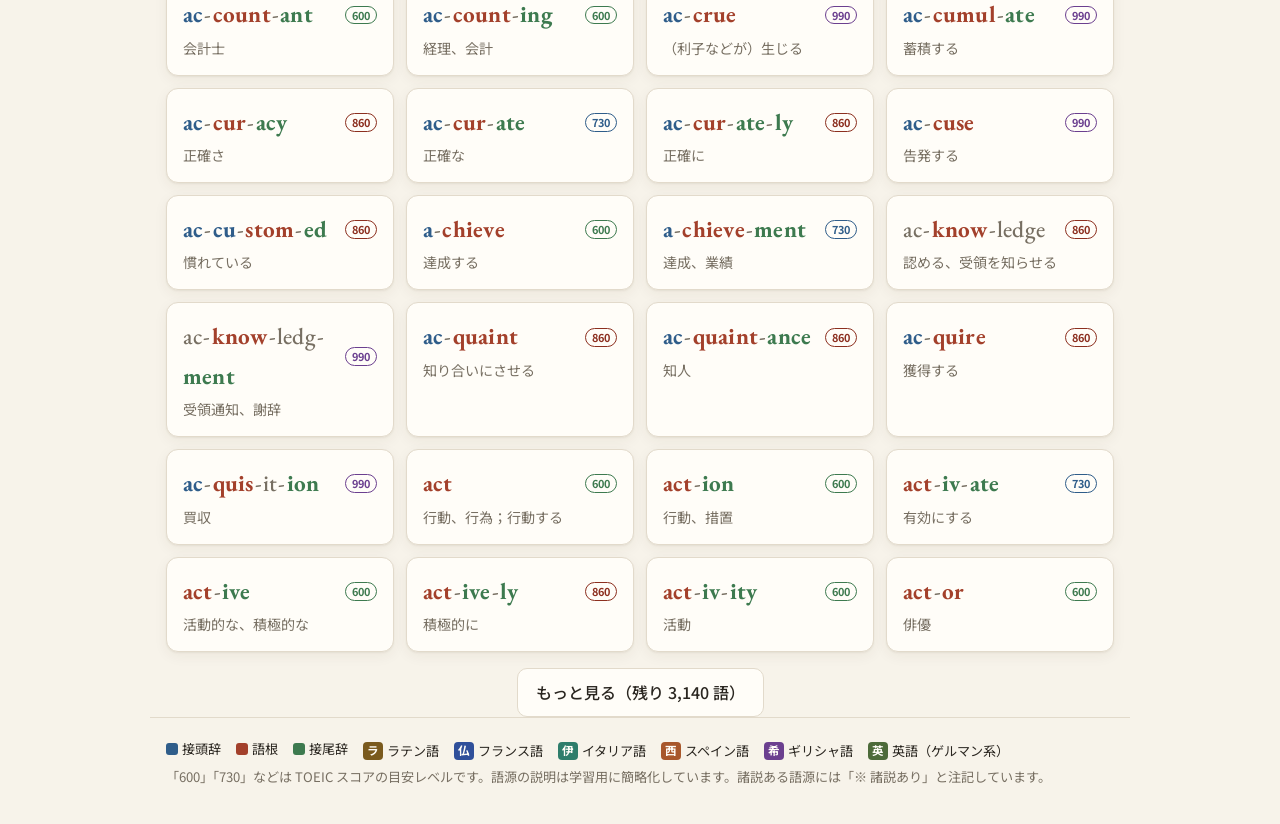
==== commit 3df45b85: "諸説ある語源に注記を表示し、語源の誤りと経路の分類を修正 - 単語・パーツに任意の注記欄を追加し、単語ページに「※ 諸説あり」として小さく表示 - salary（塩）、consider/desire（" ====
--- a/index.html
+++ b/index.html
@@ -37,10 +37,12 @@
       <span class="legend"><i class="sw suffix"></i>接尾辞</span>
       <span class="legend"><b class="lang la">ラ</b>ラテン語</span>
       <span class="legend"><b class="lang fr">仏</b>フランス語</span>
+      <span class="legend"><b class="lang it">伊</b>イタリア語</span>
+      <span class="legend"><b class="lang es">西</b>スペイン語</span>
       <span class="legend"><b class="lang gr">希</b>ギリシャ語</span>
       <span class="legend"><b class="lang en">英</b>英語（ゲルマン系）</span>
     </p>
-    <p class="muted">「600」「730」などは TOEIC スコアの目安レベルです。語源の説明は学習用に簡略化しています。</p>
+    <p class="muted">「600」「730」などは TOEIC スコアの目安レベルです。語源の説明は学習用に簡略化しています。諸説ある語源には「※ 諸説あり」と注記しています。</p>
   </footer>
 
   <script src="js/data/core.js"></script>
--- a/css/style.css
+++ b/css/style.css
@@ -118,6 +118,10 @@
 .lang.fr { background: var(--fr); }
 .lang.gr { background: var(--gr); }
 .lang.en { background: var(--en); }
+.lang.it { background: #2e7d6b; }
+.lang.es { background: #a8572b; }
+.note { font-size: .78rem; color: var(--muted); margin: 6px 0 0 !important; line-height: 1.6; }
+.b-note { font-size: .7rem; color: var(--muted); }
 .lv {
   display: inline-block; font-size: .68rem; font-weight: 700; line-height: 1; padding: 3px 6px;
   border-radius: 999px; border: 1px solid var(--border); color: var(--muted); vertical-align: middle; white-space: nowrap;
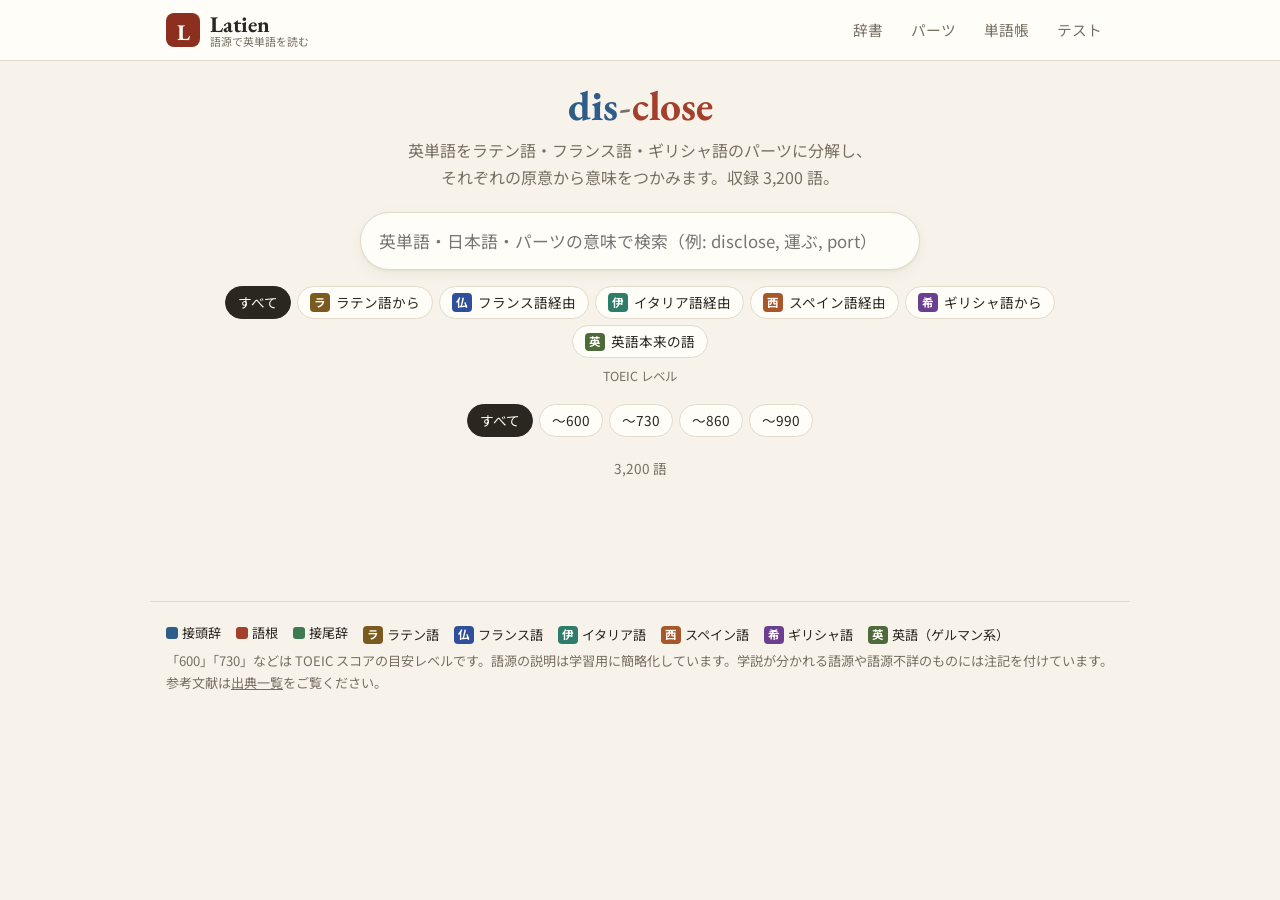
==== commit cc0a9d41: "論拠表示機能・出典一覧・検証ツール・結合テストを追加 sources.js と evidence.js を新設し、core.js に addSources/addEvidence と パーツID重複検" ====
--- a/index.html
+++ b/index.html
@@ -42,7 +42,7 @@
       <span class="legend"><b class="lang gr">希</b>ギリシャ語</span>
       <span class="legend"><b class="lang en">英</b>英語（ゲルマン系）</span>
     </p>
-    <p class="muted">「600」「730」などは TOEIC スコアの目安レベルです。語源の説明は学習用に簡略化しています。諸説ある語源には「※ 諸説あり」と注記しています。</p>
+    <p class="muted">「600」「730」などは TOEIC スコアの目安レベルです。語源の説明は学習用に簡略化しています。学説が分かれる語源や語源不詳のものには注記を付けています。参考文献は<a href="#/sources">出典一覧</a>をご覧ください。</p>
   </footer>
 
   <script src="js/data/core.js"></script>
@@ -64,6 +64,8 @@
   <script src="js/data/words-15.js"></script>
   <script src="js/data/words-16.js"></script>
   <script src="js/data/words-17.js"></script>
+  <script src="js/data/sources.js"></script>
+  <script src="js/data/evidence.js"></script>
   <script src="js/data/examples-01.js"></script>
   <script src="js/data/examples-02.js"></script>
   <script src="js/data/examples-03.js"></script>
--- a/css/style.css
+++ b/css/style.css
@@ -343,3 +343,18 @@
   .breakdown { flex-direction: column; }
   .block { flex: none; }
 }
+
+/* 論拠（語源の注記） */
+.ev { margin: 6px 0 0; }
+.ev .note { margin: 0 !important; }
+.ev-kind { display: inline-block; font-size: .7rem; font-weight: 700; color: var(--accent); background: var(--accent-soft); border-radius: 4px; padding: 0 6px; margin-right: 4px; }
+details.ev-claims { font-size: .82rem; color: var(--muted); margin: 4px 0 0; }
+details.ev-claims > summary { cursor: pointer; color: var(--accent); }
+details.ev-claims ol { margin: 6px 0 0; padding-left: 1.3em; line-height: 1.7; }
+.stance { display: inline-block; font-size: .68rem; font-weight: 700; border-radius: 4px; padding: 0 6px; background: var(--surface-2); border: 1px solid var(--border); }
+.stance.adopted { color: var(--accent); border-color: var(--accent); }
+.stance.rejected { text-decoration: line-through; }
+.refs a.ref, .refs .ref { color: var(--accent); }
+.ev-verified { margin: 4px 0 0; font-size: .72rem; }
+.sources-list { padding-left: 1.2em; line-height: 1.8; }
+.sources-list li.focus { background: var(--accent-soft); border-radius: 6px; padding: 2px 6px; }
